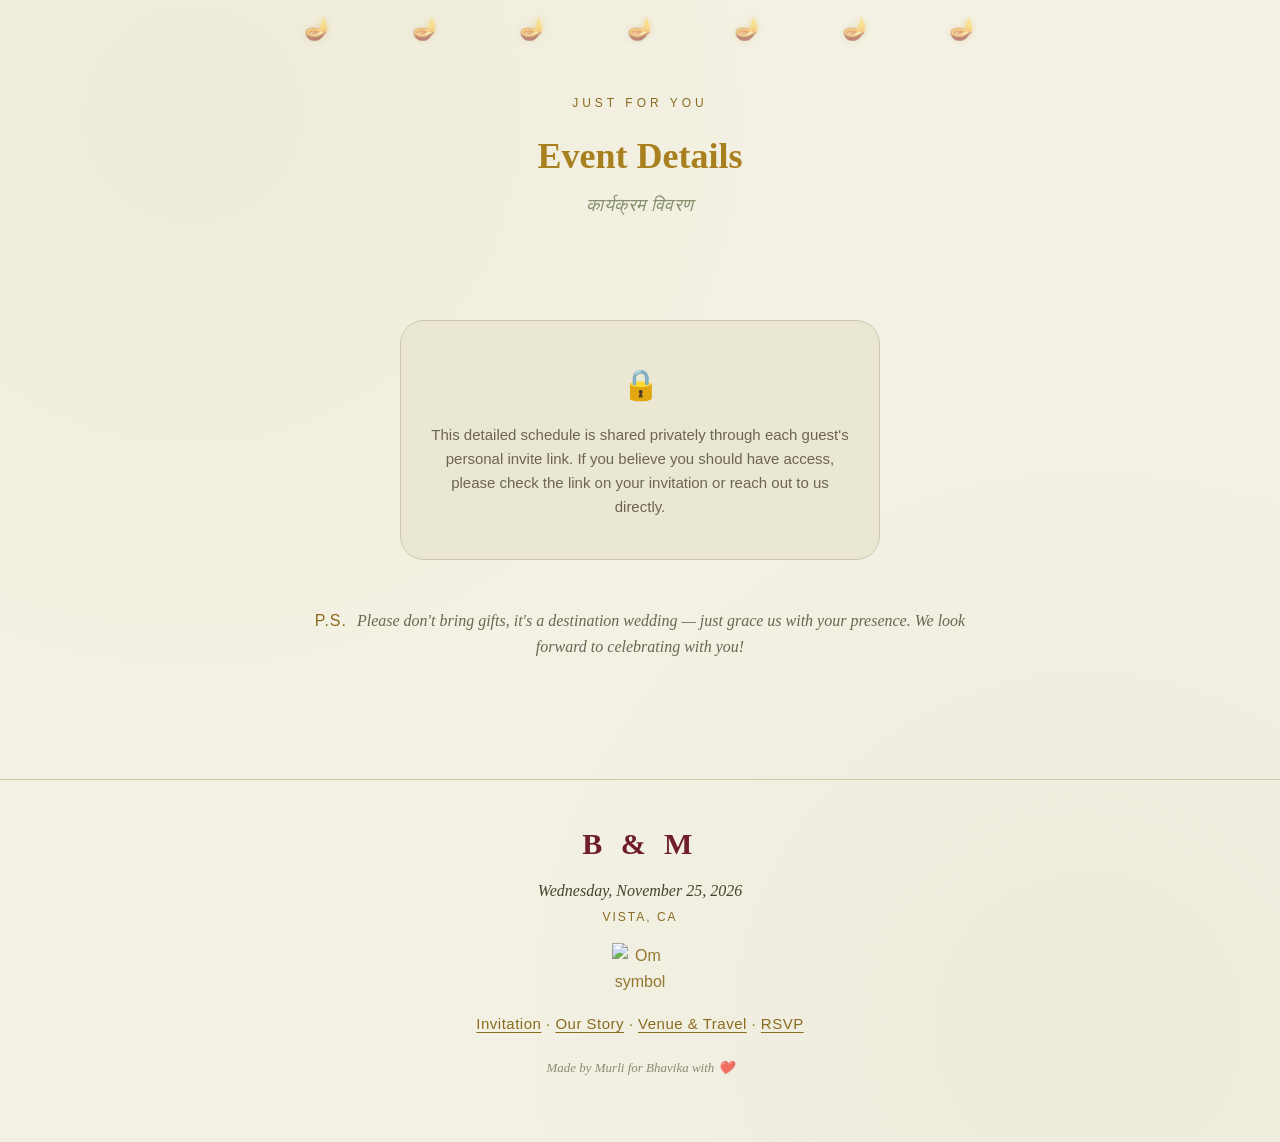
==== events.html @ 73673604 "Add files via upload" ====
<!DOCTYPE html>
<html lang="en">
<head>
<meta charset="UTF-8">
<meta name="viewport" content="width=device-width, initial-scale=1.0">
<meta name="robots" content="noindex, nofollow">
<meta http-equiv="Content-Security-Policy" content="default-src 'self'; style-src 'self' https://fonts.googleapis.com; font-src https://fonts.gstatic.com; script-src 'self'; connect-src 'self' https://script.google.com; img-src 'self'; frame-ancestors 'none';">
<title>Bhavika & Murli · Event Details</title>
<meta name="description" content="Detailed event schedule for Bhavika and Murli's wedding.">
<link rel="preconnect" href="https://fonts.googleapis.com">
<link rel="preconnect" href="https://fonts.gstatic.com" crossorigin>
<link href="https://fonts.googleapis.com/css2?family=Cormorant+Garamond:wght@500;600;700&family=Great+Vibes&family=Noto+Serif+Devanagari:wght@400;500;600;700&family=Poppins:wght@300;400;500&display=swap" rel="stylesheet">
<link rel="stylesheet" href="style.css">
</head>
<body>
<!-- comment> "file:///C:/Users/murli/Downloads/site-files%20-%20Copy/events.html?access=all"
</comment> -->

<div class="twinkle-diyas" aria-hidden="true">
  <div class="twinkle-inner">
    <span class="diya">🪔</span>
    <span class="diya">🪔</span>
    <span class="diya">🪔</span>
    <span class="diya">🪔</span>
    <span class="diya">🪔</span>
    <span class="diya">🪔</span>
    <span class="diya">🪔</span>
  </div>
</div>

<main>

  <section class="story-page-header">
    <p class="section-eyebrow">Just for You</p>
    <h1 class="section-title" style="margin-bottom:8px;">Event Details <span class="dev">कार्यक्रम विवरण</span></h1>
  </section>

  <!-- Shown when there's no valid access code in the URL -->
  <div id="access-locked" class="access-locked" hidden>
    <span class="lock-icon">🔒</span>
    <p>This detailed schedule is shared privately through each guest's personal invite link. If you believe you should have access, please check the link on your invitation or reach out to us directly.</p>
  </div>

  <!-- Event sections: shown/hidden by script.js based on ?access= in the URL -->
  <div id="events-wrap">

    <div class="event-detail" id="event-haldi" data-tier="all" hidden>
      <p class="event-detail-title">Haldi</p>
      <p class="event-detail-when">Tuesday, November 24 · 2:00 PM · 29314 Twin Oaks Valley Rd, Vista, CA</p>
      <p class="event-detail-desc">An intimate, joyful ceremony where family applies turmeric paste to the couple as a blessing for health and radiance ahead of the wedding. It's playful, a little messy, and close-knit — mostly family and close friends. Expect music, laughter, and turmeric that gets everywhere.</p>
      <div class="outfit-box">
        <p class="outfit-title">Suggested Attire</p>
        <p>Comfortable, casual Indian wear in yellow, mustard, or marigold-orange tones. Wear something you don't mind staining — turmeric doesn't wash out easily. Flat, comfortable footwear recommended.</p>
      </div>
    </div>

    <div class="event-detail" id="event-sangeet" data-tier="all,sangeet" hidden>
      <p class="event-detail-title">Sangeet Night</p>
      <p class="event-detail-when">Tuesday, November 24 · 6:00 PM · 29314 Twin Oaks Valley Rd, Vista, CA</p>
      <p class="event-detail-desc">This is a full-on party — dinner, performances, a DJ, and dancing well into the night. Come with energy to spare; there will very likely be a dance floor moment expected of you.</p>
      <div class="outfit-box">
        <p class="outfit-title">Suggested Attire</p>
        <p>Vibrant, party-ready Indo-western or fusion wear — think sequins, shimmer, and jewel tones like fuchsia, royal blue, or emerald. Prioritize something you can actually dance in: skip floor-length gowns or delicate sarees that restrict movement, and choose flats or block heels over stilettos.</p>
      </div>
    </div>

    <div class="event-detail" id="event-wedding" data-tier="all,sangeet,wedding" hidden>
      <p class="event-detail-title">Baraat &amp; Wedding Ceremony</p>
      <p class="event-detail-when">Wednesday, November 25 · 2:00 PM · 29314 Twin Oaks Valley Rd, Vista, CA</p>
      <p class="event-detail-desc">The main event. The groom arrives in a festive baraat procession with music and dancing, followed by the traditional wedding ceremony and rites, and the reception celebration afterward.</p>
      <div class="outfit-box">
        <p class="outfit-title">Suggested Attire</p>
        <p>Traditional, formal Indian attire — lehenga, saree, or Anarkali for women; sherwani, bandhgala, or kurta with churidar for men. Rich, festive colors are welcome (red, maroon, gold, emerald, royal blue); traditionally, all-white or all-black are avoided at Hindu ceremonies. The baraat involves some walking and dancing outdoors, so comfortable shoes are worth it.</p>
      </div>
    </div>

  </div>

  <section class="closing" id="events-rsvp-cta" hidden>
    <p>We can't wait to celebrate with you.</p>
    <a class="cta cta-outline" href="RSVP.html">RSVP Now</a>
  </section>

  <section class="ps-note">
    <p><span class="ps-label">P.S.</span> Please don't bring gifts, it's a destination wedding — just grace us with your presence. We look forward to celebrating with you!</p>
  </section>

</main>

<footer>
  <p class="footer-mark">B &amp; M</p>
  <div class="footer-meta">
    <p class="footer-date">Wednesday, November 25, 2026</p>
    <p class="footer-location">Vista, CA</p>
  </div>
  <img class="footer-om" src="images/om-icon.png" alt="Om symbol">
  <p class="footer-links"><a href="index.html">Invitation</a> &middot; <a href="story.html">Our Story</a> &middot; <a href="venue.html">Venue &amp; Travel</a> &middot; <a href="RSVP.html">RSVP</a></p>
  <p class="footer-credit">Made by Murli for Bhavika with ❤️</p>
</footer>

<script src="script.js"></script>
</body>
</html>
---- style.css ----
/* ============================================
   Design tokens — off-white / sage with gold accents
   ============================================ */
:root {
  --bg:           #F3F1E3;  /* off-white, leaning sage */
  --panel:        #EAE7D3;  /* card / panel background */
  --panel-deep:   #E1DEC5;  /* slightly deeper panel (inputs) */
  --line:         #CFC9A9;  /* borders */
  --gold:         #A9801F;  /* primary gold — headings, accents */
  --gold-bright:  #C79A3A;  /* hover / brighter gold */
  --gold-deep:    #8A6A1E;  /* small gold text needing more contrast */
  --ink:          #46422C;  /* primary body/heading text */
  --ink-soft:     #6B6650;  /* secondary text */
  --sage:         #7C8560;  /* sage accent for dividers */
  --ember:        #C06B36;  /* diya flame */

  --font-display: 'Cormorant Garamond', serif;
  --font-body: 'Poppins', sans-serif;

  --max-width: 720px;
}

* { box-sizing: border-box; }

html { scroll-behavior: smooth; }

body {
  margin: 0;
  background: var(--bg);
  background-image:
    radial-gradient(circle at 15% 10%, rgba(169,128,31,0.05), transparent 40%),
    radial-gradient(circle at 85% 90%, rgba(124,133,96,0.06), transparent 40%);
  color: var(--ink);
  font-family: var(--font-body);
  font-weight: 300;
  line-height: 1.6;
  -webkit-font-smoothing: antialiased;
}

@media (prefers-reduced-motion: reduce) {
  * { animation-duration: 0.001ms !important; animation-iteration-count: 1 !important; transition-duration: 0.001ms !important; }
}

a { color: inherit; }

/* ============================================
   Twinkling diyas (decorative top strip)
   ============================================ */
.twinkle-diyas {
  /* full-bleed container that anchors an inner strip to the site's max width */
  width: 100%;
  display: block;
  padding: 18px 0 6px;
  /* space between diyas and the page content/card below */
  margin-bottom: clamp(12px, 3vw, 40px);
}

/* inner strip is constrained to the page max width and aligns with the main/card */
.twinkle-diyas .twinkle-inner {
  display: flex;
  align-items: center;
  padding: 0 24px;
  width: min(100%, var(--max-width));
  margin: 0 auto;
  gap: clamp(8px, 2.2vw, 40px);
  justify-content: center; /* default for narrow screens */
}
/* Spread diyas more on medium and large viewports */
@media (min-width: 560px) and (max-width: 979px) {
  .twinkle-diyas .twinkle-inner { justify-content: space-evenly; gap: clamp(12px, 2.4vw, 48px); padding: 0 16px; }
}
@media (min-width: 980px) {
  .twinkle-diyas .twinkle-inner { justify-content: space-between; gap: clamp(16px, 1.8vw, 56px); padding: 0 24px; }
}
.twinkle-diyas .diya {
  font-size: 22px;
  line-height: 1;
  opacity: 0.5;
  filter: drop-shadow(0 0 3px rgba(169,128,31,0.35));
  animation: twinkle 3.4s ease-in-out infinite;
}
.twinkle-diyas .diya:nth-child(1) { animation-delay: 0s; }
.twinkle-diyas .diya:nth-child(2) { animation-delay: 0.5s; }
.twinkle-diyas .diya:nth-child(3) { animation-delay: 1s; }
.twinkle-diyas .diya:nth-child(4) { animation-delay: 1.5s; }
.twinkle-diyas .diya:nth-child(5) { animation-delay: 0.8s; }
.twinkle-diyas .diya:nth-child(6) { animation-delay: 2s; }
.twinkle-diyas .diya:nth-child(7) { animation-delay: 1.2s; }

@keyframes twinkle {
  0%, 100% { opacity: 0.35; transform: scale(0.92); }
  50% { opacity: 1; transform: scale(1.1); }
}

/* ============================================
   Hero / Arch card
   ============================================ */
main { max-width: var(--max-width); margin: 0 auto; padding: 0 24px 60px; }

html { scroll-snap-type: y proximity; }

.hero {
  display: flex;
  justify-content: center;
  align-items: center;
  padding-top: 10px;
  padding-bottom: 40px;
  min-height: auto; /* allow the card to size naturally so scaled content isn't clipped */
  scroll-snap-align: start;
}

.arch-card {
  position: relative;
  width: 100%;
  max-width: 560px;
  background: var(--panel);
  border: 1px solid var(--line);
  border-radius: 260px 260px 24px 24px;
  padding: 72px 40px 48px;
  text-align: center;
  box-shadow: 0 30px 60px rgba(70,66,44,0.12);
  margin: 0 auto; /* ensure card centers when not inside a flex container */
}

/* Invitation-card variant — used for the homepage hero only */
.arch-card.card-invitation {
  border-radius: 18px;
  border: 1px solid var(--gold);
  /* responsive padding: reduce on small screens but allow expansion on large */
  padding: clamp(28px, 4.5vw, 56px) clamp(18px, 3.5vw, 36px) clamp(20px, 4vw, 44px);
  box-shadow: 0 24px 50px rgba(70,66,44,0.14);
  max-width: 680px;
  margin: 0 auto;
}
.arch-card.card-invitation::before {
  content: '';
  position: absolute;
  inset: 10px;
  border: 1px solid var(--line);
  border-radius: 12px;
  pointer-events: none;
}
.card-accent {
  position: absolute;
  width: 46px;
  height: auto;
  opacity: 0.85;
  z-index: 1;
}
.card-accent.top-left { top: 20px; left: 20px; transform: scaleX(-1) rotate(-8deg); }
.card-accent.top-right { top: 20px; right: 20px; transform: rotate(-8deg); }

.arch-card .crest {

  width: 54px;
  height: auto;
  margin-bottom: 18px;
  filter: drop-shadow(0 1px 1px rgba(70,66,44,0.15));
}

.eyebrow {
  font-family: var(--font-body);
  font-size: 12px;
  letter-spacing: 4px;
  text-transform: uppercase;
  color: var(--gold-deep);
  margin: 0 0 28px;
}

.names {
  display: flex;
  justify-content: center;
  align-items: center;
  gap: 0.35em;
  flex-wrap: nowrap;
  font-family: 'Cormorant Garamond', serif;
  font-weight: 700;
  margin: 0;
  line-height: 1.1;
}
.names.small { font-size: clamp(34px, 7vw, 46px); letter-spacing: 0.12em; }
.names .name-group {
  display: flex;
  flex-direction: column;
  align-items: center;
  min-width: 0;
}
.names .name {
  display: inline-block;
  font-size: clamp(32px, 6.8vw, 50px);
  letter-spacing: 0.14em;
  text-transform: uppercase;
  color: #6f1d2b;
}
.names .name-details {
  margin-top: 6px;
  font-size: clamp(11px, 1.9vw, 14px);
  font-weight: 600;
  letter-spacing: 0.04em;
  text-transform: none;
  color: #7a2a35;
  line-height: 1.35;
}
.names .amp {
  display: inline-block;
  font-family: 'Alex Brush', cursive;
  font-style: normal;
  font-weight: 600;
  font-size: 0.85em;
  letter-spacing: 0;
  color: var(--gold);
  margin: 0 0.16em;
}

@media (max-width: 480px) {
  .names {
    flex-direction: column;
    align-items: center;
    gap: 0.35rem;
  }

  .names .amp {
    display: inline-block;
    margin: 0.15rem 0;
  }

  .names .name {
    font-size: clamp(28px, 8vw, 38px);
  }

  .names .name-details {
    font-size: clamp(10px, 3vw, 12px);
    margin-top: 4px;
  }
}

.tagline {
  font-family: var(--font-display);
  font-style: italic;
  font-size: 20px;
  color: var(--ink);
  margin: 30px 0;
}

.details { margin: 32px 0 8px; }
.details .venue { margin: 0 0 6px; font-weight: 400; color: var(--ink); }
.details .date { margin: 0; color: var(--gold-deep); font-weight: 500; letter-spacing: 0.5px; }

.cta {
  display: inline-block;
  margin-top: 32px;
  padding: 14px 44px;
  background: var(--gold);
  color: #FBF9F0;
  font-family: var(--font-body);
  font-weight: 500;
  font-size: 14px;
  letter-spacing: 2px;
  text-transform: uppercase;
  text-decoration: none;
  border-radius: 999px;
  transition: transform 0.2s ease, background 0.2s ease;
}
.cta:hover { background: var(--gold-bright); transform: translateY(-2px); }
.cta:focus-visible { outline: 2px solid var(--gold-bright); outline-offset: 3px; }

.cta-outline {
  background: transparent;
  border: 1px solid var(--gold);
  color: var(--gold-deep);
}
.cta-outline:hover { background: var(--gold); color: #FBF9F0; }

/* Helper: scale visual size by 25% for selected blocks (homepage use) */
.scale-125 {
  transform: scale(1.25);
  transform-origin: top center;
  display: block;
  will-change: transform;
}

/* Larger padding variant for the invitation card to simulate a 1.25× visual increase
   without using transforms (so document flow grows and following content isn't overlapped) */
.arch-card.card-invitation.enlarge-above {
  padding: calc(1.25 * clamp(28px, 4.5vw, 56px)) calc(1.25 * clamp(18px, 3.5vw, 36px)) calc(1.25 * clamp(20px, 4vw, 44px));
}

/* ============================================
   Countdown
   ============================================ */
.countdown-section { text-align: center; padding: 56px 0 20px; }

.section-eyebrow {
  font-size: 12px;
  letter-spacing: 4px;
  text-transform: uppercase;
  color: var(--gold-deep);
  margin: 0 0 14px;
}

.section-title {
  font-family: var(--font-display);
  font-size: clamp(28px, 5vw, 36px);
  color: var(--gold);
  margin: 0 0 40px;
  font-weight: 600;
}
.section-title { display: flex; flex-direction: column; align-items: center; }
.section-title .dev {
  display: block;
  font-family: var(--font-display);
  font-style: italic;
  font-weight: 500;
  font-size: 0.5em;
  color: var(--sage);
  letter-spacing: 0.5px;
  margin: 6px 0 0;
  opacity: 0.9;
}

.countdown { display: flex; justify-content: center; gap: 18px; flex-wrap: wrap; }
.count-block {
  background: var(--panel);
  border: 1px solid var(--line);
  border-radius: 16px;
  padding: 18px 20px;
  min-width: 84px;
}
.count-block .num {
  display: block;
  font-family: var(--font-display);
  font-size: 34px;
  font-weight: 600;
  color: var(--gold);
}
.count-block .label {
  display: block;
  font-size: 11px;
  letter-spacing: 2px;
  text-transform: uppercase;
  color: var(--ink-soft);
  margin-top: 4px;
}

/* ============================================
   Story teaser (home page)
   ============================================ */
.story-teaser { padding: 20px 0 64px; text-align: center; }
.story-teaser-grid {
  display: flex;
  flex-direction: column;
  align-items: center;
  gap: 24px;
}
.story-photo {
  width: 100%;
  max-width: 340px;
  aspect-ratio: 4 / 5;
  border-radius: 20px;
  overflow: hidden;
}
.story-teaser p.story-copy { max-width: 480px; margin: 0 auto; font-size: 15px; color: var(--ink-soft); }

/* Placeholder photo box — swap for a real <img> once photos are added */
.photo-placeholder {
  width: 100%;
  height: 100%;
  display: flex;
  flex-direction: column;
  align-items: center;
  justify-content: center;
  gap: 8px;
  background: var(--panel);
  border: 1px dashed var(--line);
  color: var(--ink-soft);
  font-size: 13px;
  text-align: center;
  padding: 16px;
}
.photo-placeholder .icon { font-size: 28px; opacity: 0.6; }
.story-image {
  width: 100%;
  height: 100%;
  object-fit: cover;
  display: block;
}

/* ============================================
   Schedule
   ============================================ */
.schedule { padding: 64px 0; text-align: center; }

.event-list {
  list-style: none;
  margin: 0 auto;
  padding: 0;
  max-width: 480px;
  text-align: left;
  border-left: 1px solid var(--line);
}

.event {
  position: relative;
  padding: 4px 0 36px 32px;
}
.event:last-child { padding-bottom: 4px; }

.event-mark {
  position: absolute;
  left: -6px;
  top: 6px;
  width: 11px;
  height: 11px;
  border-radius: 50%;
  background: var(--gold);
  box-shadow: 0 0 0 4px var(--bg);
}

.event-name {
  font-family: var(--font-display);
  font-size: 24px;
  font-weight: 600;
  color: var(--gold);
  margin: 0 0 4px;
}
.event-when { margin: 0; color: var(--gold-deep); font-size: 14px; letter-spacing: 0.5px; }
.event-where { margin: 4px 0 8px; font-size: 14px; color: var(--ink); opacity: 0.9; }
.event-note { margin: 0; font-size: 14px; color: var(--ink-soft); }

/* ============================================
   Travel / info grids (reused on venue + events pages)
   ============================================ */
.travel { padding: 20px 0 64px; text-align: center; }

.travel-grid {
  display: grid;
  grid-template-columns: repeat(auto-fit, minmax(180px, 1fr));
  gap: 20px;
  text-align: left;
}
.travel-card {
  background: var(--panel);
  border: 1px solid var(--line);
  border-radius: 18px;
  padding: 24px;
}
.travel-title {
  font-family: var(--font-display);
  font-size: 19px;
  font-weight: 600;
  color: var(--gold);
  margin: 0 0 10px;
}
.travel-card p:last-child { margin: 0; font-size: 14px; color: var(--ink-soft); }

.venue-link { display: block; margin: 28px auto 0; width: fit-content; }

/* ============================================
   Closing / PS
   ============================================ */
.closing { text-align: center; padding: 40px 0 20px; }
.closing p { font-family: var(--font-display); font-style: italic; font-size: 22px; color: var(--ink); margin: 0 0 8px; }

.ps-note { text-align: center; padding: 8px 0 40px; }
.ps-note p {
  font-family: var(--font-display);
  font-style: italic;
  font-size: 16px;
  color: var(--ink-soft);
  margin: 0;
}
.ps-label {
  font-family: var(--font-body);
  font-style: normal;
  font-weight: 500;
  letter-spacing: 1px;
  color: var(--gold-deep);
  margin-right: 6px;
}

/* ============================================
   Footer
   ============================================ */
footer {
  text-align: center;
  padding: 40px 24px 50px;
  color: var(--gold-deep);
  border-top: 1px solid var(--line);
  margin-top: 20px;
}

.footer-mark {
  font-family: 'Cormorant Garamond', serif;
  font-weight: 600;
  font-size: 30px;
  letter-spacing: 0.18em;
  text-transform: uppercase;
  color: #6f1d2b;
  margin: 0 0 10px;
}
.footer-initials { display: inline-block; }
.footer-amp {
  display: inline-block;
  font-family: 'Alex Brush', cursive;
  font-size: 0.9em;
  color: var(--gold);
  margin: 0 0.18em;
}
.footer-meta { margin: 0 0 16px; }
.footer-meta .footer-date { font-family: var(--font-display); font-style: italic; font-size: 16px; color: var(--ink); margin: 0; }
.footer-meta .footer-location { font-size: 12px; letter-spacing: 2px; text-transform: uppercase; color: var(--gold-deep); margin: 4px 0 0; }

.footer-om { width: 56px; height: auto; margin: 6px auto 18px; display: block; opacity: 0.9; }

.footer-links {
  font-size: 15px;
  font-weight: 500;
  letter-spacing: 0.5px;
  margin-top: 6px;
}
.footer-links a { text-decoration: underline; text-underline-offset: 3px; color: var(--gold-deep); }
.footer-links a:hover { color: var(--gold); }

.footer-credit {
  font-family: var(--font-display);
  font-style: italic;
  font-size: 13px;
  color: var(--ink-soft);
  opacity: 0.75;
  margin-top: 22px;
}

/* ============================================
   RSVP form
   ============================================ */
.rsvp-main { padding-top: 10px; }
.rsvp-card { max-width: 520px; padding: 60px 36px 44px; border-radius: 220px 220px 24px 24px; }

.rsvp-form { text-align: left; margin-top: 24px; display: flex; flex-direction: column; gap: 6px; }

.rsvp-form label {
  font-size: 12px;
  letter-spacing: 1.5px;
  text-transform: uppercase;
  color: var(--gold-deep);
  margin: 18px 0 6px;
}
.rsvp-form label:first-of-type { margin-top: 0; }

.rsvp-form input[type="text"],
.rsvp-form select,
.rsvp-form textarea {
  width: 100%;
  padding: 12px 14px;
  background: #FBF9F0;
  border: 1px solid var(--line);
  border-radius: 10px;
  color: var(--ink);
  font-family: var(--font-body);
  font-size: 15px;
  font-weight: 300;
}
.rsvp-form input::placeholder,
.rsvp-form textarea::placeholder {
  color: rgba(70,66,44,0.45);
  opacity: 1; /* ensure consistent placeholder visibility across browsers */
}
.rsvp-form input[type="text"]:focus,
.rsvp-form select:focus,
.rsvp-form textarea:focus {
  outline: none;
  border-color: var(--gold);
}
.rsvp-form textarea { resize: vertical; }

.attend-fieldset { border: none; padding: 0; margin: 18px 0 0; }
.attend-fieldset legend {
  font-size: 12px;
  letter-spacing: 1.5px;
  text-transform: uppercase;
  color: var(--gold-deep);
  margin-bottom: 10px;
  padding: 0;
}

.radio-row { display: flex; gap: 12px; flex-wrap: wrap; }
.radio-pill {
  flex: 1;
  min-width: 140px;
  display: flex;
  align-items: center;
  justify-content: center;
  gap: 8px;
  padding: 12px 14px;
  border: 1px solid var(--line);
  border-radius: 999px;
  cursor: pointer;
  font-size: 13px;
  transition: border-color 0.2s ease, background 0.2s ease;
}
.radio-pill:has(input:checked) {
  border-color: var(--gold);
  background: rgba(169,128,31,0.1);
  color: var(--gold-deep);
}
.radio-pill input { accent-color: var(--gold); }

.checkbox-col { display: flex; flex-direction: column; gap: 10px; margin-top: 4px; }
.checkbox-row { display: flex; align-items: center; gap: 10px; font-size: 14px; text-transform: none; letter-spacing: 0; color: var(--ink); }
.checkbox-row input { accent-color: var(--gold); width: 16px; height: 16px; }

.submit-btn { width: 100%; margin-top: 30px; border: none; cursor: pointer; }

.form-status {
  text-align: center;
  margin-top: 14px;
  font-size: 14px;
  min-height: 20px;
  color: var(--gold-deep);
}
.form-status.error { color: #B24B32; }

.hp-field {
  position: absolute;
  left: -9999px;
  top: -9999px;
  height: 0;
  overflow: hidden;
}

/* ============================================
   Our Story page
   ============================================ */
.story-page-header { text-align: center; padding: 10px 0 20px; }
.story-page-header p.story-intro { max-width: 520px; margin: 20px auto 0; color: var(--ink-soft); font-size: 15px; }

/* Make the story intro stand out similar to the Hindi subheading */
.story-intro {
  font-family: var(--font-display);
  font-style: italic;
  font-weight: 500;
  font-size: 16px;
  color: var(--sage);
  letter-spacing: 0.6px;
  text-align: center;
  margin: 18px auto 28px;
  max-width: 720px;
  opacity: 0.95;
}

.story-gallery {
  display: grid;
  grid-template-columns: repeat(auto-fit, minmax(280px, 1fr));
  gap: 14px;
  margin: 36px 0 8px;
}
.story-gallery .story-photo { aspect-ratio: unset; max-width: none; height: 100%; overflow: hidden; }

/* Larger screens: force a 4-column collage and vary photo spans for an unequal, side-by-side layout */
@media (min-width: 980px) {
  .story-gallery {
    grid-template-columns: repeat(4, 1fr);
    grid-auto-rows: 280px; /* base row height (double previous base) */
    gap: 16px;
  }
  .story-gallery .story-photo { height: 100%; }
  /* Collage arrangement (adjust spans to create unequal sizes) */
  .story-gallery .story-photo:nth-child(1) { grid-column: 1 / span 2; grid-row: 1 / span 2; }
  .story-gallery .story-photo:nth-child(2) { grid-column: 3 / span 2; grid-row: 1 / span 1; }
  .story-gallery .story-photo:nth-child(3) { grid-column: 3 / span 1; grid-row: 2 / span 1; }
  .story-gallery .story-photo:nth-child(4) { grid-column: 4 / span 1; grid-row: 2 / span 1; }
}

/* Ensure images fill their grid cells */
.story-gallery .story-photo .story-image,
.story-gallery .story-photo .photo-placeholder {
  width: 100%;
  height: 100%;
  object-fit: cover;
  display: block;
}

.story-chapters { margin-top: 20px; }
.story-chapter {
  display: grid;
  grid-template-columns: 1fr;
  gap: 20px;
  align-items: center;
  padding: 32px 0;
  border-top: 1px solid var(--line);
}
.story-chapter:first-child { border-top: none; }
@media (min-width: 620px) {
  .story-chapter { grid-template-columns: 1fr 1.2fr; text-align: left; }
  .story-chapter.reverse { grid-template-columns: 1.2fr 1fr; }
  .story-chapter.reverse .story-photo { order: 2; }
}

/* Timeline images: preserve original aspect ratio, avoid cropping, and limit height
   so images never expand to match long text columns. */
.story-chapter .story-photo {
  max-width: none;
  margin: 0 auto;
  display: flex;
  align-items: center;
  justify-content: center;
  border-radius: 20px; /* consistent rounded corners */
  overflow: hidden; /* keep rounded corners visually consistent */
  width: 100%;
  max-width: 420px; /* limit photo width so tall images can shrink instead of being cropped */
  max-height: 360px; /* prevent photos from matching long text height */
  background: var(--panel);
}
.story-chapter .story-photo .story-image,
.story-chapter .story-photo .photo-placeholder {
  width: auto;           /* allow width to shrink to preserve aspect ratio */
  max-width: 100%;
  height: auto;
  max-height: 360px;    /* constrain height without cropping */
  object-fit: contain;
  display: block;
}
.story-chapter-title {
  font-family: var(--font-display);
  font-size: 26px;
  font-weight: 600;
  color: var(--gold);
  margin: 0 0 10px;
}
.story-chapter p { color: var(--ink-soft); font-size: 15px; margin: 0; }

/* ============================================
   Detailed Events page (access-gated)
   ============================================ */
.access-locked {
  text-align: center;
  max-width: 480px;
  margin: 40px auto;
  padding: 40px 30px;
  background: var(--panel);
  border: 1px solid var(--line);
  border-radius: 24px;
}
.access-locked p { color: var(--ink-soft); font-size: 15px; margin: 0 0 0; }
.access-locked .lock-icon { font-size: 30px; margin-bottom: 14px; display: block; }

.event-detail {
  text-align: left;
  background: var(--panel);
  border: 1px solid var(--line);
  border-radius: 24px;
  padding: 32px 30px;
  margin-bottom: 24px;
}
.event-detail[hidden] { display: none; }
.event-detail-title {
  font-family: var(--font-display);
  font-size: 28px;
  font-weight: 600;
  color: var(--gold);
  margin: 0 0 4px;
}
.event-detail-when { color: var(--gold-deep); font-size: 14px; margin: 0 0 20px; }
.event-detail p.event-detail-desc { color: var(--ink); font-size: 15px; margin: 0 0 20px; }

.outfit-box {
  background: #FBF9F0;
  border: 1px solid var(--line);
  border-radius: 16px;
  padding: 18px 20px;
}
.outfit-box .outfit-title {
  font-size: 12px;
  letter-spacing: 1.5px;
  text-transform: uppercase;
  color: var(--gold-deep);
  margin: 0 0 8px;
}
.outfit-box p { margin: 0; font-size: 14px; color: var(--ink-soft); }

/* ============================================
   Responsive
   ============================================ */
@media (max-width: 560px) {
  .arch-card { padding: 32px 18px 28px; border-radius: 160px 160px 20px 20px; }
  .rsvp-card { border-radius: 140px 140px 20px 20px; }
  .countdown { gap: 10px; }
  .count-block { min-width: 68px; padding: 14px 10px; }
  .count-block .num { font-size: 26px; }
}
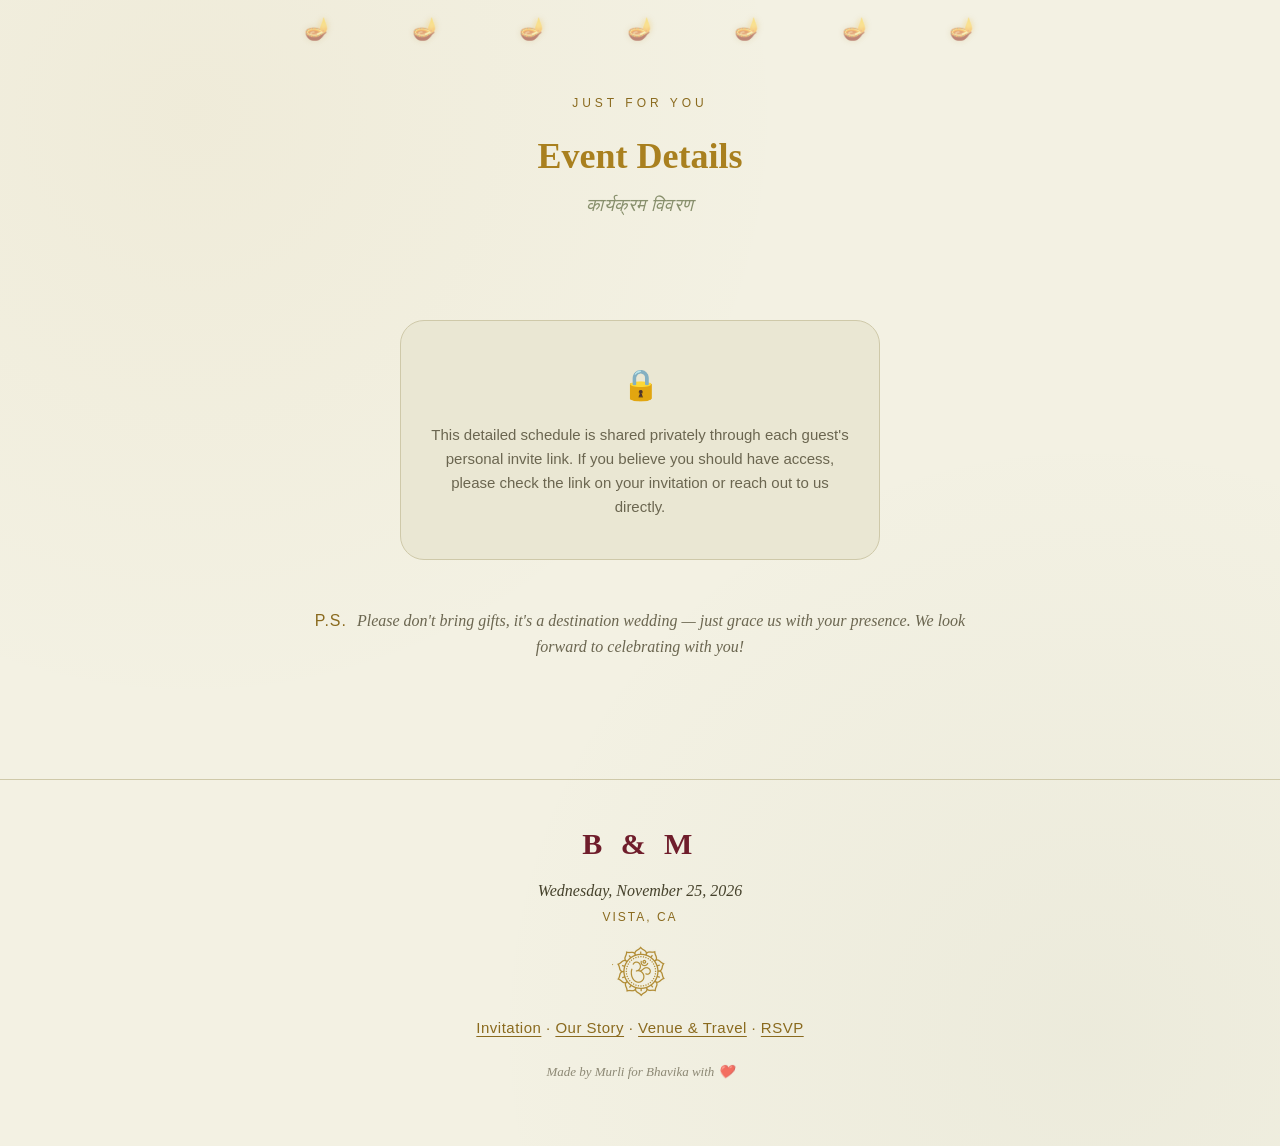
==== commit 4c54421c: "Refine suggested attire descriptions for events" ====
--- a/events.html
+++ b/events.html
@@ -50,7 +50,7 @@
       <p class="event-detail-desc">An intimate, joyful ceremony where family applies turmeric paste to the couple as a blessing for health and radiance ahead of the wedding. It's playful, a little messy, and close-knit — mostly family and close friends. Expect music, laughter, and turmeric that gets everywhere.</p>
       <div class="outfit-box">
         <p class="outfit-title">Suggested Attire</p>
-        <p>Comfortable, casual Indian wear in yellow, mustard, or marigold-orange tones. Wear something you don't mind staining — turmeric doesn't wash out easily. Flat, comfortable footwear recommended.</p>
+        <p>Indian wear in yellow, mustard, or marigold-orange, or any pastel shade. </p>
       </div>
     </div>
 
@@ -60,7 +60,7 @@
       <p class="event-detail-desc">This is a full-on party — dinner, performances, a DJ, and dancing well into the night. Come with energy to spare; there will very likely be a dance floor moment expected of you.</p>
       <div class="outfit-box">
         <p class="outfit-title">Suggested Attire</p>
-        <p>Vibrant, party-ready Indo-western or fusion wear — think sequins, shimmer, and jewel tones like fuchsia, royal blue, or emerald. Prioritize something you can actually dance in: skip floor-length gowns or delicate sarees that restrict movement, and choose flats or block heels over stilettos.</p>
+        <p>Vibrant, party-ready Indo-western wear or a fusion outfit, prioritizing something you can dance in with flats or block heels.</p>
       </div>
     </div>
 
@@ -70,7 +70,7 @@
       <p class="event-detail-desc">The main event. The groom arrives in a festive baraat procession with music and dancing, followed by the traditional wedding ceremony and rites, and the reception celebration afterward.</p>
       <div class="outfit-box">
         <p class="outfit-title">Suggested Attire</p>
-        <p>Traditional, formal Indian attire — lehenga, saree, or Anarkali for women; sherwani, bandhgala, or kurta with churidar for men. Rich, festive colors are welcome (red, maroon, gold, emerald, royal blue); traditionally, all-white or all-black are avoided at Hindu ceremonies. The baraat involves some walking and dancing outdoors, so comfortable shoes are worth it.</p>
+        <p>Traditional, formal Indian attire in rich festive colors (red, maroon, gold, emerald, royal blue) with comfortable shoes for outdoor walking and dancing.</p>
       </div>
     </div>
 
--- a/style.css
+++ b/style.css
@@ -128,7 +128,7 @@
   border: 1px solid var(--gold);
   /* responsive padding: reduce on small screens but allow expansion on large */
   padding: clamp(28px, 4.5vw, 56px) clamp(18px, 3.5vw, 36px) clamp(20px, 4vw, 44px);
-  box-shadow: 0 24px 50px rgba(70,66,44,0.14);
+  box-shadow: 0 24px 50px rgba(70,66,44,0.14), 0 8px 24px rgba(169,128,31,0.15);
   max-width: 680px;
   margin: 0 auto;
 }
@@ -194,7 +194,7 @@
 }
 .names .name-details {
   margin-top: 6px;
-  font-size: clamp(11px, 1.9vw, 14px);
+  font-size: clamp(13.2px, 2.28vw, 16.8px);
   font-weight: 600;
   letter-spacing: 0.04em;
   text-transform: none;
@@ -237,7 +237,7 @@
 .tagline {
   font-family: var(--font-display);
   font-style: italic;
-  font-size: 20px;
+  font-size: clamp(14px, 2.2vw, 18px);
   color: var(--ink);
   margin: 30px 0;
 }
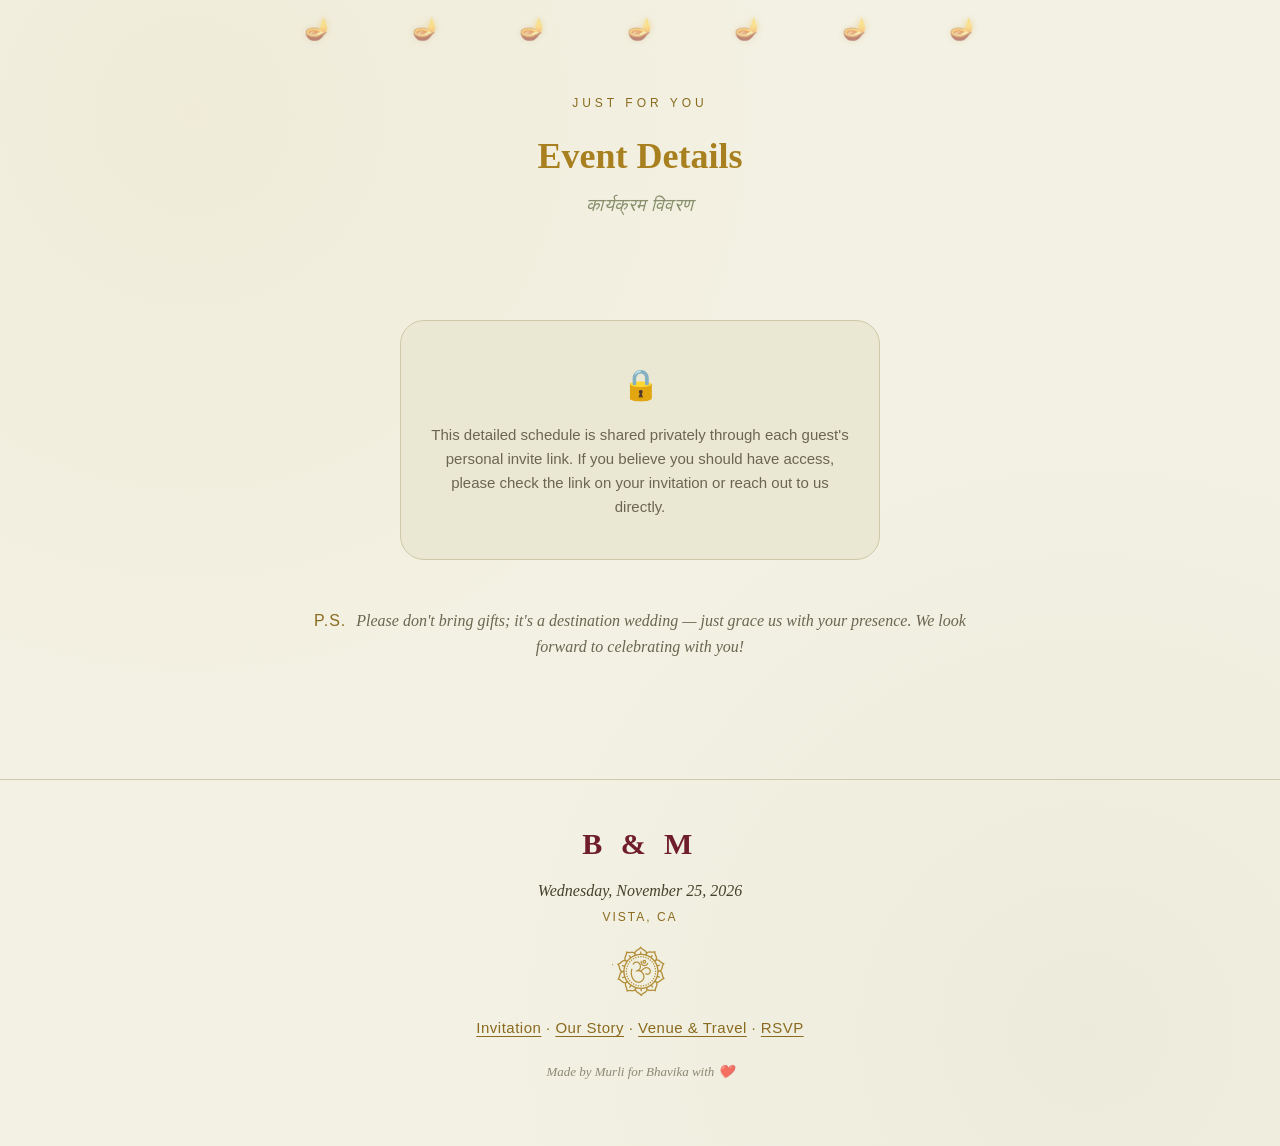
==== commit 5859d24b: "Update event details and add venue information Removed location details from event timings and added" ====
--- a/events.html
+++ b/events.html
@@ -46,7 +46,7 @@
 
     <div class="event-detail" id="event-haldi" data-tier="all" hidden>
       <p class="event-detail-title">Haldi</p>
-      <p class="event-detail-when">Tuesday, November 24 · 2:00 PM · 29314 Twin Oaks Valley Rd, Vista, CA</p>
+      <p class="event-detail-when">Tuesday, November 24 · 2:00 PM</p>
       <p class="event-detail-desc">An intimate, joyful ceremony where family applies turmeric paste to the couple as a blessing for health and radiance ahead of the wedding. It's playful, a little messy, and close-knit — mostly family and close friends. Expect music, laughter, and turmeric that gets everywhere.</p>
       <div class="outfit-box">
         <p class="outfit-title">Suggested Attire</p>
@@ -56,7 +56,7 @@
 
     <div class="event-detail" id="event-sangeet" data-tier="all,sangeet" hidden>
       <p class="event-detail-title">Sangeet Night</p>
-      <p class="event-detail-when">Tuesday, November 24 · 6:00 PM · 29314 Twin Oaks Valley Rd, Vista, CA</p>
+      <p class="event-detail-when">Tuesday, November 24 · 6:00 PM</p>
       <p class="event-detail-desc">This is a full-on party — dinner, performances, a DJ, and dancing well into the night. Come with energy to spare; there will very likely be a dance floor moment expected of you.</p>
       <div class="outfit-box">
         <p class="outfit-title">Suggested Attire</p>
@@ -66,7 +66,7 @@
 
     <div class="event-detail" id="event-wedding" data-tier="all,sangeet,wedding" hidden>
       <p class="event-detail-title">Baraat &amp; Wedding Ceremony</p>
-      <p class="event-detail-when">Wednesday, November 25 · 2:00 PM · 29314 Twin Oaks Valley Rd, Vista, CA</p>
+      <p class="event-detail-when">Wednesday, November 25 · 2:00 PM</p>
       <p class="event-detail-desc">The main event. The groom arrives in a festive baraat procession with music and dancing, followed by the traditional wedding ceremony and rites, and the reception celebration afterward.</p>
       <div class="outfit-box">
         <p class="outfit-title">Suggested Attire</p>
@@ -74,15 +74,22 @@
       </div>
     </div>
 
+    <div class="event-detail" id="event-venue" data-tier="all,sangeet,wedding" hidden>
+      <p class="event-detail-title">Venue</p>
+      <p class="event-detail-when">29314 Twin Oaks Valley Rd, Vista, CA 92081</p>
+      <p class="event-detail-desc"><strong>Parking location:</strong> The Google Maps link below is for parking approximately 250 feet from the venue. Please park there and walk up to the venue.</p>
+      <a class="cta cta-outline venue-map-link" href="https://maps.app.goo.gl/oTehBRXGsejkPRGX6" target="_blank" rel="noopener">Open Parking Location in Google Maps</a>
+    </div>
+
   </div>
 
   <section class="closing" id="events-rsvp-cta" hidden>
     <p>We can't wait to celebrate with you.</p>
-    <a class="cta cta-outline" href="RSVP.html">RSVP Now</a>
+    <a class="cta cta-outline" id="events-rsvp-link" href="RSVP.html">RSVP Now</a>
   </section>
 
   <section class="ps-note">
-    <p><span class="ps-label">P.S.</span> Please don't bring gifts, it's a destination wedding — just grace us with your presence. We look forward to celebrating with you!</p>
+    <p><span class="ps-label">P.S.</span> Please don't bring gifts; it's a destination wedding — just grace us with your presence. We look forward to celebrating with you!</p>
   </section>
 
 </main>
--- a/style.css
+++ b/style.css
@@ -607,6 +607,7 @@
 
 .checkbox-col { display: flex; flex-direction: column; gap: 10px; margin-top: 4px; }
 .checkbox-row { display: flex; align-items: center; gap: 10px; font-size: 14px; text-transform: none; letter-spacing: 0; color: var(--ink); }
+.checkbox-row[hidden] { display: none; }
 .checkbox-row input { accent-color: var(--gold); width: 16px; height: 16px; }
 
 .submit-btn { width: 100%; margin-top: 30px; border: none; cursor: pointer; }
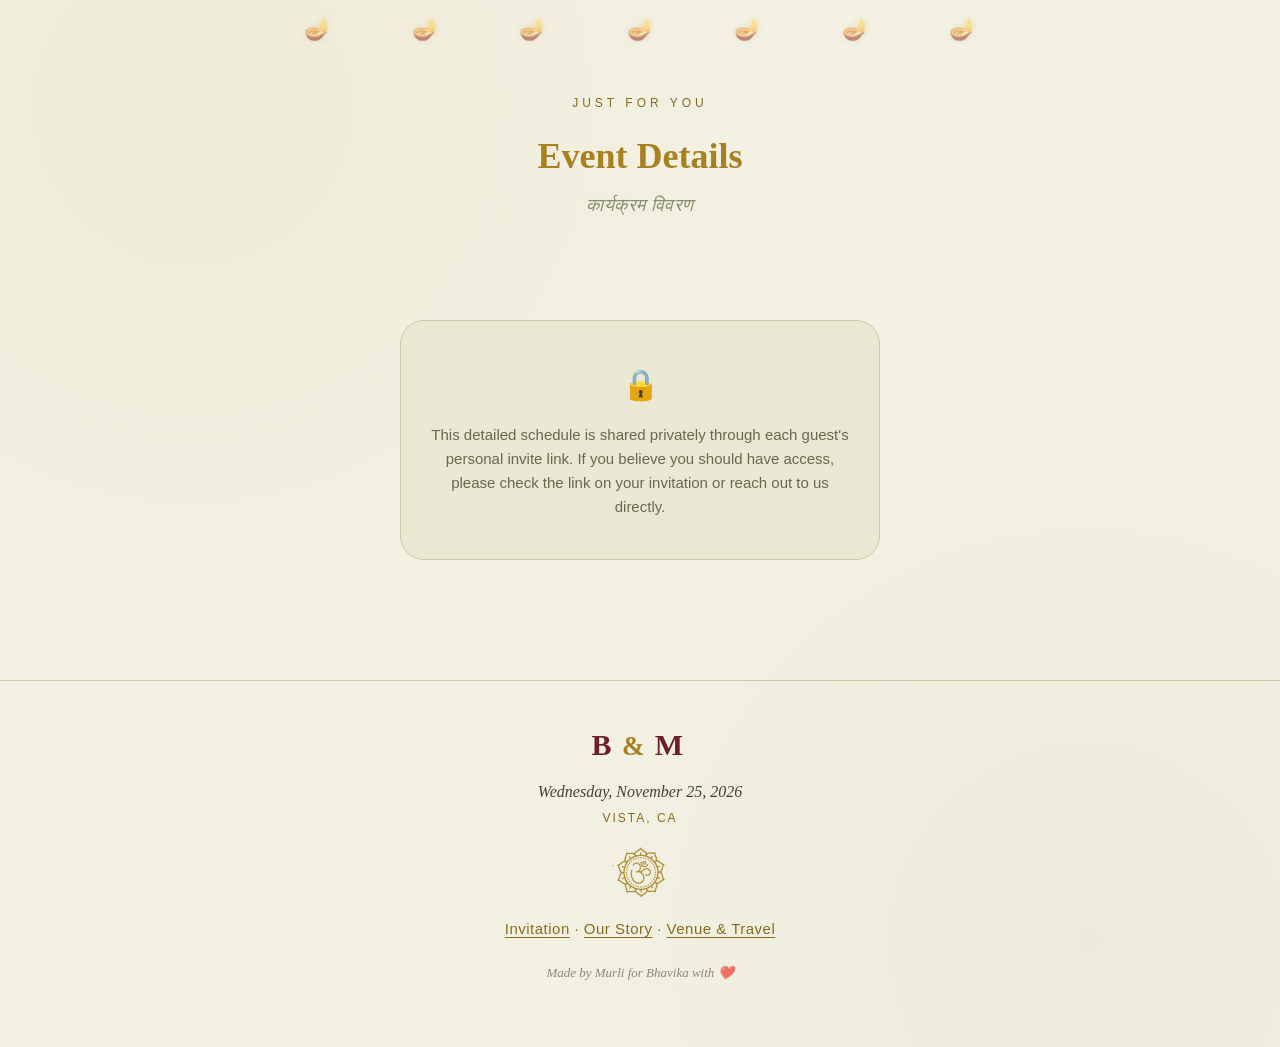
==== commit b681a0d0: "Update event details and attire descriptions" ====
--- a/events.html
+++ b/events.html
@@ -9,7 +9,7 @@
 <meta name="description" content="Detailed event schedule for Bhavika and Murli's wedding.">
 <link rel="preconnect" href="https://fonts.googleapis.com">
 <link rel="preconnect" href="https://fonts.gstatic.com" crossorigin>
-<link href="https://fonts.googleapis.com/css2?family=Cormorant+Garamond:wght@500;600;700&family=Great+Vibes&family=Noto+Serif+Devanagari:wght@400;500;600;700&family=Poppins:wght@300;400;500&display=swap" rel="stylesheet">
+<link href="https://fonts.googleapis.com/css2?family=Alex+Brush&family=Cormorant+Garamond:wght@500;600;700&family=Great+Vibes&family=Noto+Serif+Devanagari:wght@400;500;600;700&family=Poppins:wght@300;400;500&display=swap" rel="stylesheet">
 <link rel="stylesheet" href="style.css">
 </head>
 <body>
@@ -43,34 +43,51 @@
 
   <!-- Event sections: shown/hidden by script.js based on ?access= in the URL -->
   <div id="events-wrap">
-
-    <div class="event-detail" id="event-haldi" data-tier="all" hidden>
+    <div class="event-detail" id="event-ganesh" data-tier="all" hidden>
+      <p class="event-detail-title">Ganesh Sthapna &amp; Tel Ceremony - Bride's side ritual</p>
+      <p class="event-detail-when">Tuesday, November 24 · 8:00 AM</p>
+      <p class="event-detail-desc">A vital pre-wedding ritual in Hindu culture where the bride's family officially accepts and blesses the groom.</p>
+      <div class="outfit-box">
+        <p class="outfit-title">Attire</p>
+        <p>Indian wear - Kurta, Anarkali, Lehenga.</p>
+      </div>
+    </div>
+    <div class="event-detail" id="event-ganesh" data-tier="all" hidden>
+      <p class="event-detail-title">Ganesh Pooja &amp; Vansh Ropan - Groom's side ritual</p>
+      <p class="event-detail-when">Tuesday, November 24 · 9:00 AM</p>
+      <p class="event-detail-desc">A sacred pre-wedding ritual, honoring Lord Ganesha, blessing the family line, and preparing the couple for a joyful and obstacle-free union.</p>
+      <div class="outfit-box">
+        <p class="outfit-title">Attire</p>
+        <p>Indian wear - Kurta, Anarkali, Lehenga</p>
+      </div>
+    </div>
+    <div class="event-detail" id="event-haldi" data-tier="all,haldi" hidden>
       <p class="event-detail-title">Haldi</p>
       <p class="event-detail-when">Tuesday, November 24 · 2:00 PM</p>
       <p class="event-detail-desc">An intimate, joyful ceremony where family applies turmeric paste to the couple as a blessing for health and radiance ahead of the wedding. It's playful, a little messy, and close-knit — mostly family and close friends. Expect music, laughter, and turmeric that gets everywhere.</p>
       <div class="outfit-box">
-        <p class="outfit-title">Suggested Attire</p>
-        <p>Indian wear in yellow, mustard, or marigold-orange, or any pastel shade. </p>
+        <p class="outfit-title">Attire</p>
+        <p>Comfortable, casual Indian wear; something you don't mind staining.</p>
       </div>
     </div>
 
     <div class="event-detail" id="event-sangeet" data-tier="all,sangeet" hidden>
-      <p class="event-detail-title">Sangeet Night</p>
+      <p class="event-detail-title">Sangeet</p>
       <p class="event-detail-when">Tuesday, November 24 · 6:00 PM</p>
       <p class="event-detail-desc">This is a full-on party — dinner, performances, a DJ, and dancing well into the night. Come with energy to spare; there will very likely be a dance floor moment expected of you.</p>
       <div class="outfit-box">
-        <p class="outfit-title">Suggested Attire</p>
-        <p>Vibrant, party-ready Indo-western wear or a fusion outfit, prioritizing something you can dance in with flats or block heels.</p>
+        <p class="outfit-title">Attire</p>
+        <p>Vibrant, party-ready Indo-western or fusion wear — think bling, sequins, shimmer, and jewel tones.</p>
       </div>
     </div>
 
-    <div class="event-detail" id="event-wedding" data-tier="all,sangeet,wedding" hidden>
+    <div class="event-detail" id="event-wedding" data-tier="all,haldi,sangeet,wedding" hidden>
       <p class="event-detail-title">Baraat &amp; Wedding Ceremony</p>
       <p class="event-detail-when">Wednesday, November 25 · 2:00 PM</p>
       <p class="event-detail-desc">The main event. The groom arrives in a festive baraat procession with music and dancing, followed by the traditional wedding ceremony and rites, and the reception celebration afterward.</p>
       <div class="outfit-box">
-        <p class="outfit-title">Suggested Attire</p>
-        <p>Traditional, formal Indian attire in rich festive colors (red, maroon, gold, emerald, royal blue) with comfortable shoes for outdoor walking and dancing.</p>
+        <p class="outfit-title">Attire</p>
+        <p>Traditional, formal Indian attire; rich, festive colors are welcome; traditionally, all-white or all-black are avoided at Hindu ceremonies..</p>
       </div>
     </div>
 
@@ -78,7 +95,7 @@
       <p class="event-detail-title">Venue</p>
       <p class="event-detail-when">29314 Twin Oaks Valley Rd, Vista, CA 92081</p>
       <p class="event-detail-desc"><strong>Parking location:</strong> The Google Maps link below is for parking approximately 250 feet from the venue. Please park there and walk up to the venue.</p>
-      <a class="cta cta-outline venue-map-link" href="https://maps.app.goo.gl/oTehBRXGsejkPRGX6" target="_blank" rel="noopener">Open Parking Location in Google Maps</a>
+      <a class="cta cta-outline venue-map-link" href="https://maps.app.goo.gl/oTehBRXGsejkPRGX6" target="_blank" rel="noopener">Open Parking Location</a>
     </div>
 
   </div>
@@ -88,20 +105,16 @@
     <a class="cta cta-outline" id="events-rsvp-link" href="RSVP.html">RSVP Now</a>
   </section>
 
-  <section class="ps-note">
-    <p><span class="ps-label">P.S.</span> Please don't bring gifts; it's a destination wedding — just grace us with your presence. We look forward to celebrating with you!</p>
-  </section>
-
 </main>
 
 <footer>
-  <p class="footer-mark">B &amp; M</p>
+  <p class="footer-mark"><span class="footer-initials">B</span><span class="footer-amp">&amp;</span><span class="footer-initials">M</span></p>
   <div class="footer-meta">
     <p class="footer-date">Wednesday, November 25, 2026</p>
     <p class="footer-location">Vista, CA</p>
   </div>
   <img class="footer-om" src="images/om-icon.png" alt="Om symbol">
-  <p class="footer-links"><a href="index.html">Invitation</a> &middot; <a href="story.html">Our Story</a> &middot; <a href="venue.html">Venue &amp; Travel</a> &middot; <a href="RSVP.html">RSVP</a></p>
+  <p class="footer-links"><a href="index.html">Invitation</a> &middot; <a href="story.html">Our Story</a> &middot; <a href="venue.html">Venue &amp; Travel</a></p>
   <p class="footer-credit">Made by Murli for Bhavika with ❤️</p>
 </footer>
 
--- a/style.css
+++ b/style.css
@@ -270,6 +270,7 @@
   color: var(--gold-deep);
 }
 .cta-outline:hover { background: var(--gold); color: #FBF9F0; }
+.venue-map-link { display: block; width: fit-content; margin: 32px auto 0; }
 
 /* Helper: scale visual size by 25% for selected blocks (homepage use) */
 .scale-125 {
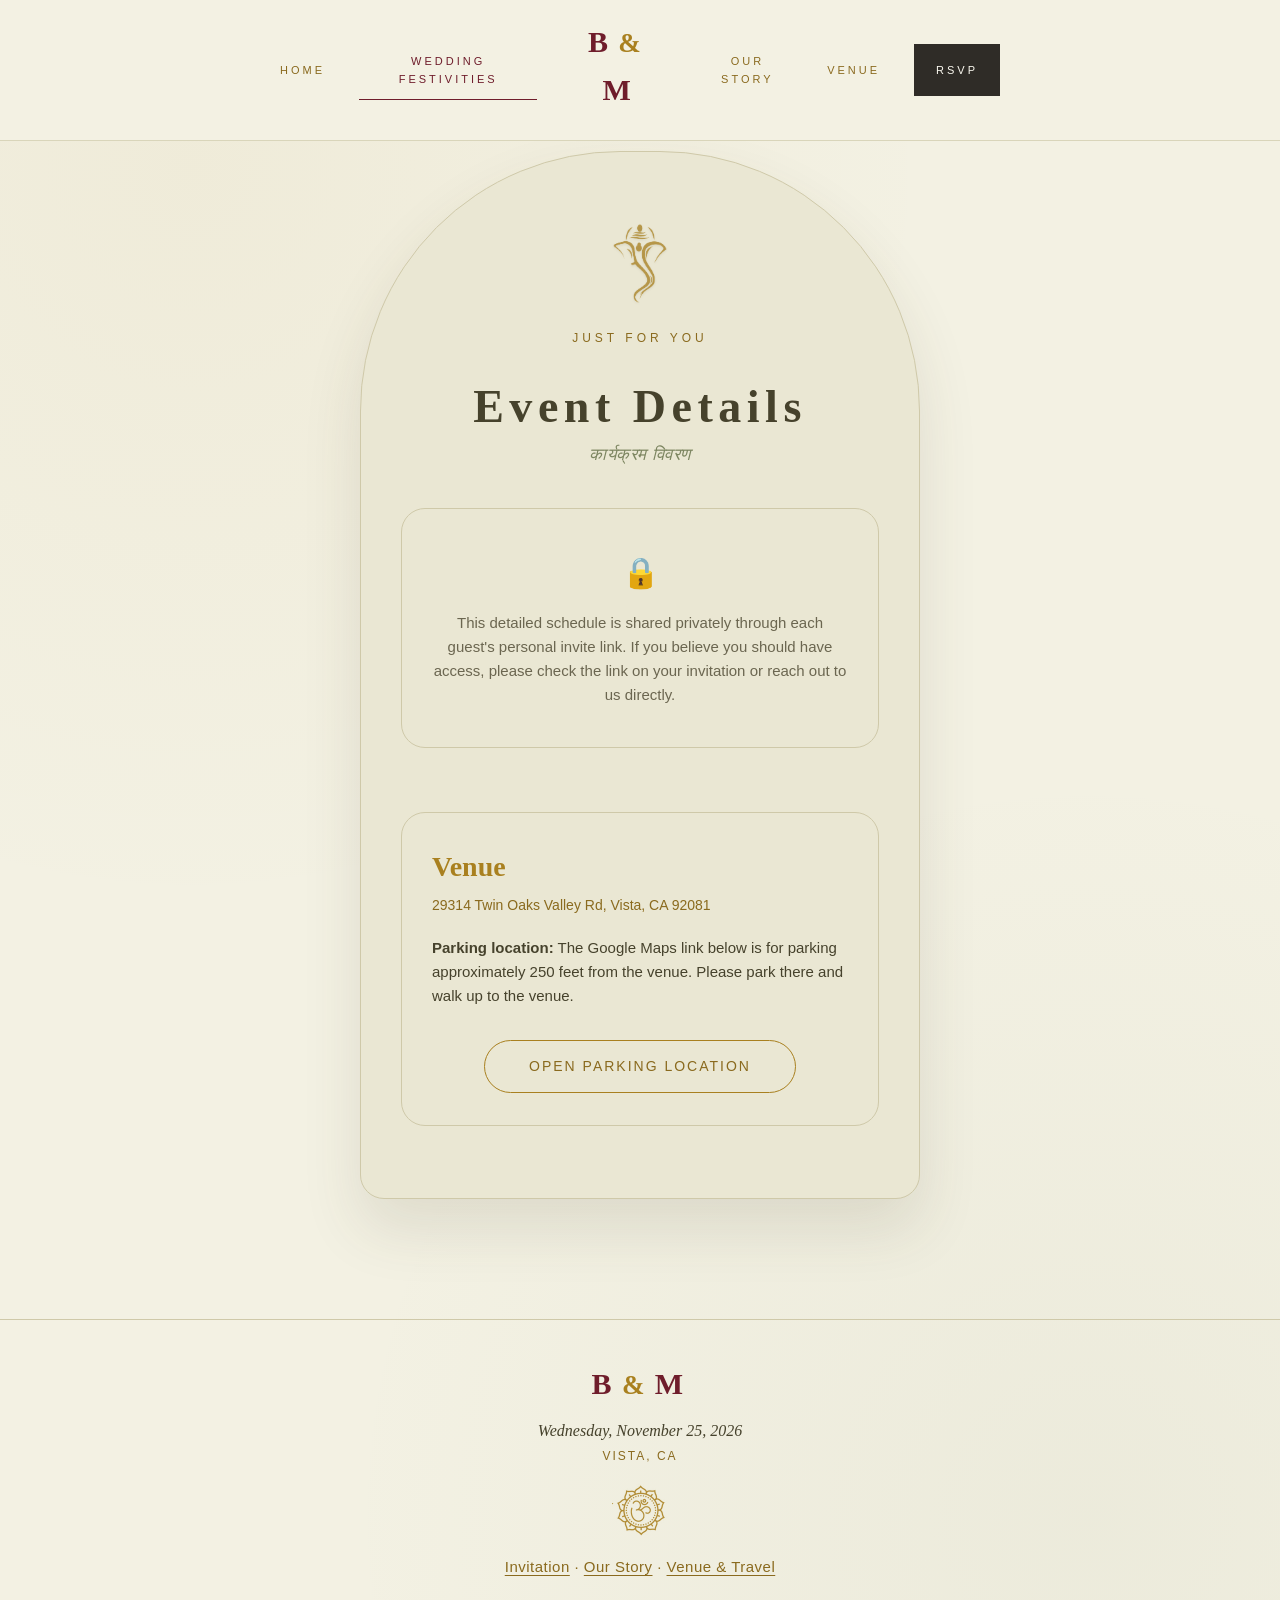
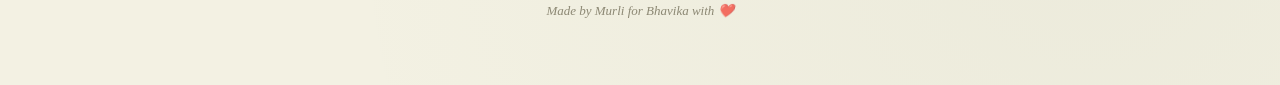
==== commit e5b271ce: "Revise event details and add venue information Updated event details and descriptions for various we" ====
--- a/events.html
+++ b/events.html
@@ -16,24 +16,30 @@
 <!-- comment> "file:///C:/Users/murli/Downloads/site-files%20-%20Copy/events.html?access=all"
 </comment> -->
 
-<div class="twinkle-diyas" aria-hidden="true">
-  <div class="twinkle-inner">
-    <span class="diya">🪔</span>
-    <span class="diya">🪔</span>
-    <span class="diya">🪔</span>
-    <span class="diya">🪔</span>
-    <span class="diya">🪔</span>
-    <span class="diya">🪔</span>
-    <span class="diya">🪔</span>
-  </div>
-</div>
+<header class="site-header">
+  <button class="nav-toggle" type="button" aria-expanded="false" aria-controls="site-navigation">Menu</button>
+  <a class="mobile-brand" href="index.html" aria-label="Bhavika and Murli home">
+    <span class="footer-initials">B</span><span class="footer-amp">&amp;</span><span class="footer-initials">M</span>
+  </a>
+  <nav class="site-nav" id="site-navigation" aria-label="Main navigation">
+    <a class="site-tab" href="index.html">Home</a>
+    <a class="site-tab active" href="index.html#schedule" aria-current="page">Wedding Festivities</a>
+    <a class="site-tab" href="index.html"><p class="footer-mark"><span class="footer-initials">B</span><span class="footer-amp">&amp;</span><span class="footer-initials">M</span></p></a>
+    <a class="site-tab" href="story.html">Our Story</a>
+    <a class="site-tab" href="venue.html">Venue</a>
+    <a class="site-tab" href="RSVP.html">RSVP</a>
+  </nav>
+</header>
 
 <main>
 
-  <section class="story-page-header">
-    <p class="section-eyebrow">Just for You</p>
-    <h1 class="section-title" style="margin-bottom:8px;">Event Details <span class="dev">कार्यक्रम विवरण</span></h1>
-  </section>
+  <section class="hero">
+    <div class="arch-card">
+      <img class="crest" src="images/ganesha-crest.png" alt="Ganesha">
+      <p class="eyebrow">Just for You</p>
+      <h1 class="names small">Event Details</h1>
+      <p class="page-dev">कार्यक्रम विवरण</p>
+    
 
   <!-- Shown when there's no valid access code in the URL -->
   <div id="access-locked" class="access-locked" hidden>
@@ -43,55 +49,75 @@
 
   <!-- Event sections: shown/hidden by script.js based on ?access= in the URL -->
   <div id="events-wrap">
-    <div class="event-detail" id="event-ganesh" data-tier="all" hidden>
+    <div class="event-detail" id="event-mehndi" data-event="Mehndi" data-tier="stay,mehndi" hidden>
+      <p class="event-detail-title">Mehndi</p>
+      <p class="event-detail-when">Monday, November 23 · 2:00 PM</p>
+      <p class="event-detail-desc">A festive afternoon of henna, music, and snacks.</p>
+      <div class="outfit-box">
+        <p class="outfit-title">Attire</p>
+        <p>Light, comfortable Indian wear — think airy kurtas, or simple sarees.</p>
+      </div>
+    </div>
+
+    <div class="event-detail" id="event-tilak" data-event="Tilak" data-tier="stay,mehndi" hidden>
+      <p class="event-detail-title">Tilak</p>
+      <p class="event-detail-when">Monday, November 23 · 3:00 PM</p>
+      <p class="event-detail-desc">A meaningful ritual where the bride's family welcomes and blesses the groom.</p>
+      <div class="outfit-box">
+        <p class="outfit-title">Attire</p>
+        <p>Light, comfortable Indian wear.</p>
+      </div>
+    </div>
+
+    <div class="event-detail" id="event-ganesh-bride" data-event="Ganesh Sthapna & Tel Bukki" data-tier="stay" hidden>
       <p class="event-detail-title">Ganesh Sthapna &amp; Tel Ceremony - Bride's side ritual</p>
       <p class="event-detail-when">Tuesday, November 24 · 8:00 AM</p>
-      <p class="event-detail-desc">A vital pre-wedding ritual in Hindu culture where the bride's family officially accepts and blesses the groom.</p>
+      <p class="event-detail-desc">A bride-side ritual invoking Lord Ganesha's blessings for the couple.</p>
       <div class="outfit-box">
         <p class="outfit-title">Attire</p>
         <p>Indian wear - Kurta, Anarkali, Lehenga.</p>
       </div>
     </div>
-    <div class="event-detail" id="event-ganesh" data-tier="all" hidden>
+    <div class="event-detail" id="event-ganesh-groom" data-event="Ganesh Pooja & Vansh Ropan" data-tier="stay" hidden>
       <p class="event-detail-title">Ganesh Pooja &amp; Vansh Ropan - Groom's side ritual</p>
       <p class="event-detail-when">Tuesday, November 24 · 9:00 AM</p>
-      <p class="event-detail-desc">A sacred pre-wedding ritual, honoring Lord Ganesha, blessing the family line, and preparing the couple for a joyful and obstacle-free union.</p>
+      <p class="event-detail-desc">A groom-side ritual honoring Lord Ganesha and blessing the family.</p>
       <div class="outfit-box">
         <p class="outfit-title">Attire</p>
         <p>Indian wear - Kurta, Anarkali, Lehenga</p>
       </div>
     </div>
-    <div class="event-detail" id="event-haldi" data-tier="all,haldi" hidden>
+    <div class="event-detail" id="event-haldi" data-event="Haldi" data-tier="stay,mehndi,haldi" hidden>
       <p class="event-detail-title">Haldi</p>
       <p class="event-detail-when">Tuesday, November 24 · 2:00 PM</p>
-      <p class="event-detail-desc">An intimate, joyful ceremony where family applies turmeric paste to the couple as a blessing for health and radiance ahead of the wedding. It's playful, a little messy, and close-knit — mostly family and close friends. Expect music, laughter, and turmeric that gets everywhere.</p>
+      <p class="event-detail-desc">A joyful family ceremony with turmeric, music, and plenty of laughter.</p>
       <div class="outfit-box">
         <p class="outfit-title">Attire</p>
         <p>Comfortable, casual Indian wear; something you don't mind staining.</p>
       </div>
     </div>
 
-    <div class="event-detail" id="event-sangeet" data-tier="all,sangeet" hidden>
+    <div class="event-detail" id="event-sangeet" data-event="Sangeet" data-tier="stay,mehndi,haldi,sangeet" hidden>
       <p class="event-detail-title">Sangeet</p>
-      <p class="event-detail-when">Tuesday, November 24 · 6:00 PM</p>
-      <p class="event-detail-desc">This is a full-on party — dinner, performances, a DJ, and dancing well into the night. Come with energy to spare; there will very likely be a dance floor moment expected of you.</p>
+      <p class="event-detail-when">Tuesday, November 24 · 6:30 PM</p>
+      <p class="event-detail-desc">An evening of dinner, performances, music, and dancing.</p>
       <div class="outfit-box">
         <p class="outfit-title">Attire</p>
         <p>Vibrant, party-ready Indo-western or fusion wear — think bling, sequins, shimmer, and jewel tones.</p>
       </div>
     </div>
 
-    <div class="event-detail" id="event-wedding" data-tier="all,haldi,sangeet,wedding" hidden>
+    <div class="event-detail" id="event-wedding" data-event="Baraat & Wedding Ceremony" data-tier="stay,mehndi,haldi,sangeet,wedding" hidden>
       <p class="event-detail-title">Baraat &amp; Wedding Ceremony</p>
-      <p class="event-detail-when">Wednesday, November 25 · 2:00 PM</p>
-      <p class="event-detail-desc">The main event. The groom arrives in a festive baraat procession with music and dancing, followed by the traditional wedding ceremony and rites, and the reception celebration afterward.</p>
+      <p class="event-detail-when">Wednesday, November 25 · 1:00 PM</p>
+      <p class="event-detail-desc">A festive baraat followed by the wedding ceremony and celebration.</p>
       <div class="outfit-box">
         <p class="outfit-title">Attire</p>
         <p>Traditional, formal Indian attire; rich, festive colors are welcome; traditionally, all-white or all-black are avoided at Hindu ceremonies..</p>
       </div>
     </div>
 
-    <div class="event-detail" id="event-venue" data-tier="all,sangeet,wedding" hidden>
+    <div class="event-detail" id="event-venue" data-tier="stay,mehndi,haldi,sangeet,wedding" hidden>
       <p class="event-detail-title">Venue</p>
       <p class="event-detail-when">29314 Twin Oaks Valley Rd, Vista, CA 92081</p>
       <p class="event-detail-desc"><strong>Parking location:</strong> The Google Maps link below is for parking approximately 250 feet from the venue. Please park there and walk up to the venue.</p>
@@ -100,9 +126,14 @@
 
   </div>
 
-  <section class="closing" id="events-rsvp-cta" hidden>
-    <p>We can't wait to celebrate with you.</p>
-    <a class="cta cta-outline" id="events-rsvp-link" href="RSVP.html">RSVP Now</a>
+  <div class="event-detail rsvp-venue" id="event-venue">
+    <p class="event-detail-title">Venue</p>
+    <p class="event-detail-when">29314 Twin Oaks Valley Rd, Vista, CA 92081</p>
+    <p class="event-detail-desc"><strong>Parking location:</strong> The Google Maps link below is for parking approximately 250 feet from the venue. Please park there and walk up to the venue.</p>
+    <a class="cta cta-outline venue-map-link" href="https://maps.app.goo.gl/oTehBRXGsejkPRGX6" target="_blank" rel="noopener">Open Parking Location</a>
+  </div>
+
+  </div>
   </section>
 
 </main>
--- a/style.css
+++ b/style.css
@@ -12,7 +12,6 @@
   --ink:          #46422C;  /* primary body/heading text */
   --ink-soft:     #6B6650;  /* secondary text */
   --sage:         #7C8560;  /* sage accent for dividers */
-  --ember:        #C06B36;  /* diya flame */
 
   --font-display: 'Cormorant Garamond', serif;
   --font-body: 'Poppins', sans-serif;
@@ -26,6 +25,7 @@
 
 body {
   margin: 0;
+  overflow-x: hidden;
   background: var(--bg);
   background-image:
     radial-gradient(circle at 15% 10%, rgba(169,128,31,0.05), transparent 40%),
@@ -43,61 +43,88 @@
 
 a { color: inherit; }
 
-/* ============================================
-   Twinkling diyas (decorative top strip)
-   ============================================ */
-.twinkle-diyas {
-  /* full-bleed container that anchors an inner strip to the site's max width */
+.site-header {
+  position: sticky;
+  top: 0;
+  z-index: 5;
   width: 100%;
-  display: block;
-  padding: 18px 0 6px;
-  /* space between diyas and the page content/card below */
-  margin-bottom: clamp(12px, 3vw, 40px);
-}
-
-/* inner strip is constrained to the page max width and aligns with the main/card */
-.twinkle-diyas .twinkle-inner {
+  padding: 0 20px;
+  background: rgba(243,241,227,0.96);
+  border-bottom: 1px solid rgba(207,201,169,0.7);
+  backdrop-filter: blur(8px);
+}
+.nav-toggle { display: none; }
+.mobile-brand { display: none; }
+.site-nav {
   display: flex;
+  justify-content: center;
   align-items: center;
-  padding: 0 24px;
-  width: min(100%, var(--max-width));
+  gap: 34px;
+  max-width: var(--max-width);
   margin: 0 auto;
-  gap: clamp(8px, 2.2vw, 40px);
-  justify-content: center; /* default for narrow screens */
-}
-/* Spread diyas more on medium and large viewports */
-@media (min-width: 560px) and (max-width: 979px) {
-  .twinkle-diyas .twinkle-inner { justify-content: space-evenly; gap: clamp(12px, 2.4vw, 48px); padding: 0 16px; }
-}
-@media (min-width: 980px) {
-  .twinkle-diyas .twinkle-inner { justify-content: space-between; gap: clamp(16px, 1.8vw, 56px); padding: 0 24px; }
-}
-.twinkle-diyas .diya {
-  font-size: 22px;
-  line-height: 1;
-  opacity: 0.5;
-  filter: drop-shadow(0 0 3px rgba(169,128,31,0.35));
-  animation: twinkle 3.4s ease-in-out infinite;
-}
-.twinkle-diyas .diya:nth-child(1) { animation-delay: 0s; }
-.twinkle-diyas .diya:nth-child(2) { animation-delay: 0.5s; }
-.twinkle-diyas .diya:nth-child(3) { animation-delay: 1s; }
-.twinkle-diyas .diya:nth-child(4) { animation-delay: 1.5s; }
-.twinkle-diyas .diya:nth-child(5) { animation-delay: 0.8s; }
-.twinkle-diyas .diya:nth-child(6) { animation-delay: 2s; }
-.twinkle-diyas .diya:nth-child(7) { animation-delay: 1.2s; }
-
-@keyframes twinkle {
-  0%, 100% { opacity: 0.35; transform: scale(0.92); }
-  50% { opacity: 1; transform: scale(1.1); }
-}
+  padding: 0;
+}
+.site-tab {
+  position: relative;
+  padding: 18px 0 16px;
+  color: var(--gold-deep);
+  font-size: 11px;
+  font-weight: 500;
+  letter-spacing: 3px;
+  text-align: center;
+  text-transform: uppercase;
+  text-decoration: none;
+  transition: color 0.2s ease, background 0.2s ease;
+}
+.site-tab:hover { color: #6f1d2b; }
+.site-tab.active {
+  color: #6f1d2b;
+}
+.site-tab.active::after {
+  content: '';
+  position: absolute;
+  left: 0;
+  right: 0;
+  bottom: 5px;
+  height: 1px;
+  background: currentColor;
+}
+.site-tab[href="RSVP.html"] {
+  padding: 18px 22px 16px;
+  background: #2f2c27;
+  color: #FBF9F0;
+}
+.site-tab[href="RSVP.html"]:hover,
+.site-tab.active[href="RSVP.html"] {
+  background: #6f1d2b;
+  color: #FBF9F0;
+}
+.site-tab.active[href="RSVP.html"]::after { background: #FBF9F0; }
 
 /* ============================================
    Hero / Arch card
    ============================================ */
 main { max-width: var(--max-width); margin: 0 auto; padding: 0 24px 60px; }
 
-html { scroll-snap-type: y proximity; }
+.index-page main { max-width: 1200px; }
+.index-page .hero {
+  height: auto;
+  min-height: calc(100svh - 94px);
+  width: calc(100% - 36px);
+  max-width: 1060px;
+  margin: 0 auto;
+  padding: 18px 0 28px;
+}
+.index-page .card-invitation {
+  width: min(100%, 820px);
+  max-width: none;
+  height: auto;
+  min-height: 0;
+  display: flex;
+  flex-direction: column;
+  align-items: center;
+  justify-content: center;
+}
 
 .hero {
   display: flex;
@@ -106,7 +133,6 @@
   padding-top: 10px;
   padding-bottom: 40px;
   min-height: auto; /* allow the card to size naturally so scaled content isn't clipped */
-  scroll-snap-align: start;
 }
 
 .arch-card {
@@ -157,6 +183,14 @@
   margin-bottom: 18px;
   filter: drop-shadow(0 1px 1px rgba(70,66,44,0.15));
 }
+.arch-card .index-crest { width: 42px; margin-bottom: 2px; }
+.index-mantra {
+  margin: 0 0 22px;
+  color: #6f1d2b;
+  font-family: 'Karma', serif;
+  font-size: 17px;
+  line-height: 1.2;
+}
 
 .eyebrow {
   font-family: var(--font-body);
@@ -164,14 +198,14 @@
   letter-spacing: 4px;
   text-transform: uppercase;
   color: var(--gold-deep);
-  margin: 0 0 28px;
+  margin: 0 0 34px;
 }
 
 .names {
   display: flex;
   justify-content: center;
   align-items: center;
-  gap: 0.35em;
+  gap: 0.55em;
   flex-wrap: nowrap;
   font-family: 'Cormorant Garamond', serif;
   font-weight: 700;
@@ -179,6 +213,14 @@
   line-height: 1.1;
 }
 .names.small { font-size: clamp(34px, 7vw, 46px); letter-spacing: 0.12em; }
+.arch-card .page-dev {
+  margin: 8px 0 0;
+  color: var(--sage);
+  font-family: var(--font-display);
+  font-size: 17px;
+  font-style: italic;
+  letter-spacing: 0.5px;
+}
 .names .name-group {
   display: flex;
   flex-direction: column;
@@ -209,8 +251,9 @@
   font-size: 0.85em;
   letter-spacing: 0;
   color: var(--gold);
-  margin: 0 0.16em;
-}
+  margin: 0 0.22em;
+}
+.card-invitation .names .amp { font-size: 1.1em; }
 
 @media (max-width: 480px) {
   .names {
@@ -239,11 +282,12 @@
   font-style: italic;
   font-size: clamp(14px, 2.2vw, 18px);
   color: var(--ink);
-  margin: 30px 0;
-}
-
-.details { margin: 32px 0 8px; }
+  margin: 38px 0 26px;
+}
+
+.details { margin: 18px 0 8px; }
 .details .venue { margin: 0 0 6px; font-weight: 400; color: var(--ink); }
+.details .venue-note { margin-top: 12px; font-family: var(--font-display); font-size: 14px; font-style: italic; color: var(--gold-deep); opacity: 0.75; }
 .details .date { margin: 0; color: var(--gold-deep); font-weight: 500; letter-spacing: 0.5px; }
 
 .cta {
@@ -283,7 +327,7 @@
 /* Larger padding variant for the invitation card to simulate a 1.25× visual increase
    without using transforms (so document flow grows and following content isn't overlapped) */
 .arch-card.card-invitation.enlarge-above {
-  padding: calc(1.25 * clamp(28px, 4.5vw, 56px)) calc(1.25 * clamp(18px, 3.5vw, 36px)) calc(1.25 * clamp(20px, 4vw, 44px));
+  padding: clamp(42px, 5vw, 58px) clamp(24px, 3.5vw, 38px) clamp(36px, 4.5vw, 50px);
 }
 
 /* ============================================
@@ -353,12 +397,18 @@
   align-items: center;
   gap: 24px;
 }
+
+.guest-rsvp-form { max-width: 520px; margin: 0 auto; text-align: left; }
+.guest-rsvp-form label { display: block; font-size: 12px; letter-spacing: 1.5px; text-transform: uppercase; color: var(--gold-deep); margin-bottom: 6px; }
+.guest-rsvp-controls { display: flex; gap: 12px; align-items: stretch; }
+.guest-rsvp-controls input { flex: 1; min-width: 0; padding: 12px 14px; background: #FBF9F0; border: 1px solid var(--line); border-radius: 10px; font: inherit; color: var(--ink); }
+.guest-rsvp-controls .cta { margin-top: 0; white-space: nowrap; padding-left: 20px; padding-right: 20px; }
 .story-photo {
   width: 100%;
   max-width: 340px;
-  aspect-ratio: 4 / 5;
   border-radius: 20px;
   overflow: hidden;
+  background: var(--panel);
 }
 .story-teaser p.story-copy { max-width: 480px; margin: 0 auto; font-size: 15px; color: var(--ink-soft); }
 
@@ -380,10 +430,12 @@
 }
 .photo-placeholder .icon { font-size: 28px; opacity: 0.6; }
 .story-image {
+  display: block;
   width: 100%;
-  height: 100%;
-  object-fit: cover;
-  display: block;
+  height: auto;
+  object-fit: contain;
+  background: var(--panel);
+  border-radius: inherit;
 }
 
 /* ============================================
@@ -439,12 +491,25 @@
   gap: 20px;
   text-align: left;
 }
+.compact-grid {
+  grid-template-columns: repeat(3, minmax(0, 1fr));
+}
 .travel-card {
   background: var(--panel);
   border: 1px solid var(--line);
   border-radius: 18px;
-  padding: 24px;
-}
+  padding: 20px 18px;
+}
+.travel-card ul {
+  margin: 0;
+  padding-left: 18px;
+}
+.travel-card li {
+  margin: 0 0 8px;
+  font-size: 14px;
+  color: var(--ink-soft);
+}
+.travel-card li:last-child { margin-bottom: 0; }
 .travel-title {
   font-family: var(--font-display);
   font-size: 19px;
@@ -452,7 +517,14 @@
   color: var(--gold);
   margin: 0 0 10px;
 }
+.travel-card .hotel-address { margin: 0; font-size: 14px; color: var(--ink-soft); }
 .travel-card p:last-child { margin: 0; font-size: 14px; color: var(--ink-soft); }
+
+@media (max-width: 820px) {
+  .compact-grid {
+    grid-template-columns: 1fr;
+  }
+}
 
 .venue-link { display: block; margin: 28px auto 0; width: fit-content; }
 
@@ -536,6 +608,7 @@
    ============================================ */
 .rsvp-main { padding-top: 10px; }
 .rsvp-card { max-width: 520px; padding: 60px 36px 44px; border-radius: 220px 220px 24px 24px; }
+.rsvp-venue { width: 100%; max-width: 520px; margin: 64px auto 0; background: var(--panel); }
 
 .rsvp-form { text-align: left; margin-top: 24px; display: flex; flex-direction: column; gap: 6px; }
 
@@ -549,6 +622,7 @@
 .rsvp-form label:first-of-type { margin-top: 0; }
 
 .rsvp-form input[type="text"],
+.rsvp-form input[type="email"],
 .rsvp-form select,
 .rsvp-form textarea {
   width: 100%;
@@ -567,6 +641,7 @@
   opacity: 1; /* ensure consistent placeholder visibility across browsers */
 }
 .rsvp-form input[type="text"]:focus,
+.rsvp-form input[type="email"]:focus,
 .rsvp-form select:focus,
 .rsvp-form textarea:focus {
   outline: none;
@@ -586,8 +661,9 @@
 
 .radio-row { display: flex; gap: 12px; flex-wrap: wrap; }
 .radio-pill {
-  flex: 1;
-  min-width: 140px;
+  flex: 1 1 220px;
+  min-width: 220px;
+  white-space: nowrap;
   display: flex;
   align-items: center;
   justify-content: center;
@@ -610,6 +686,19 @@
 .checkbox-row { display: flex; align-items: center; gap: 10px; font-size: 14px; text-transform: none; letter-spacing: 0; color: var(--ink); }
 .checkbox-row[hidden] { display: none; }
 .checkbox-row input { accent-color: var(--gold); width: 16px; height: 16px; }
+.select-all-row {
+  font-weight: 500;
+  color: var(--gold-deep);
+  padding-bottom: 6px;
+  border-bottom: 1px solid var(--line);
+  margin-bottom: 2px;
+}
+.event-access-note {
+  margin: 0 0 12px;
+  color: var(--gold-deep);
+  font-size: 14px;
+  line-height: 1.5;
+}
 
 .submit-btn { width: 100%; margin-top: 30px; border: none; cursor: pointer; }
 
@@ -652,38 +741,49 @@
 
 .story-gallery {
   display: grid;
-  grid-template-columns: repeat(auto-fit, minmax(280px, 1fr));
+  grid-template-columns: 1fr;
   gap: 14px;
   margin: 36px 0 8px;
 }
-.story-gallery .story-photo { aspect-ratio: unset; max-width: none; height: 100%; overflow: hidden; }
-
-/* Larger screens: force a 4-column collage and vary photo spans for an unequal, side-by-side layout */
+.story-gallery .story-photo {
+  max-width: none;
+  height: auto;
+  overflow: hidden;
+  border-radius: 22px;
+  background: var(--panel);
+}
+
 @media (min-width: 980px) {
   .story-gallery {
-    grid-template-columns: repeat(4, 1fr);
-    grid-auto-rows: 280px; /* base row height (double previous base) */
     gap: 16px;
   }
-  .story-gallery .story-photo { height: 100%; }
-  /* Collage arrangement (adjust spans to create unequal sizes) */
-  .story-gallery .story-photo:nth-child(1) { grid-column: 1 / span 2; grid-row: 1 / span 2; }
-  .story-gallery .story-photo:nth-child(2) { grid-column: 3 / span 2; grid-row: 1 / span 1; }
-  .story-gallery .story-photo:nth-child(3) { grid-column: 3 / span 1; grid-row: 2 / span 1; }
-  .story-gallery .story-photo:nth-child(4) { grid-column: 4 / span 1; grid-row: 2 / span 1; }
-}
-
-/* Ensure images fill their grid cells */
+  .story-gallery .story-photo {
+    border-radius: 22px;
+  }
+}
+
+/* Ensure images fill their grid cells without odd cropping */
 .story-gallery .story-photo .story-image,
 .story-gallery .story-photo .photo-placeholder {
   width: 100%;
   height: 100%;
-  object-fit: cover;
+  object-fit: contain;
   display: block;
 }
 
 .story-chapters { margin-top: 20px; }
+.story-instagram { margin: 28px 0 4px; text-align: center; }
+.story-instagram .cta {
+  display: inline-flex;
+  align-items: center;
+  justify-content: center;
+  gap: 10px;
+  margin-top: 0;
+  max-width: 100%;
+}
+.instagram-icon { width: 18px; height: 18px; flex: 0 0 auto; }
 .story-chapter {
+  position: relative;
   display: grid;
   grid-template-columns: 1fr;
   gap: 20px;
@@ -692,10 +792,36 @@
   border-top: 1px solid var(--line);
 }
 .story-chapter:first-child { border-top: none; }
+.story-chapter-date {
+  position: absolute;
+  right: calc(100% + 62px);
+  top: 50%;
+  color: var(--gold-deep);
+  font-family: var(--font-display);
+  font-size: 21px;
+  letter-spacing: 1px;
+  line-height: 1;
+  white-space: nowrap;
+  writing-mode: vertical-rl;
+  transform: translateY(-50%) rotate(180deg);
+}
 @media (min-width: 620px) {
   .story-chapter { grid-template-columns: 1fr 1.2fr; text-align: left; }
   .story-chapter.reverse { grid-template-columns: 1.2fr 1fr; }
   .story-chapter.reverse .story-photo { order: 2; }
+}
+@media (max-width: 619px) {
+  .story-chapter-date {
+    position: static;
+    display: block;
+    margin: 0 0 14px;
+    font-size: 19.5px;
+    letter-spacing: 0.8px;
+    text-align: left;
+    white-space: normal;
+    writing-mode: horizontal-tb;
+    transform: none;
+  }
 }
 
 /* Timeline images: preserve original aspect ratio, avoid cropping, and limit height
@@ -706,19 +832,16 @@
   display: flex;
   align-items: center;
   justify-content: center;
-  border-radius: 20px; /* consistent rounded corners */
-  overflow: hidden; /* keep rounded corners visually consistent */
+  border-radius: 20px;
+  overflow: hidden;
   width: 100%;
-  max-width: 420px; /* limit photo width so tall images can shrink instead of being cropped */
-  max-height: 360px; /* prevent photos from matching long text height */
+  max-width: 420px;
   background: var(--panel);
 }
 .story-chapter .story-photo .story-image,
 .story-chapter .story-photo .photo-placeholder {
-  width: auto;           /* allow width to shrink to preserve aspect ratio */
-  max-width: 100%;
+  width: 100%;
   height: auto;
-  max-height: 360px;    /* constrain height without cropping */
   object-fit: contain;
   display: block;
 }
@@ -783,10 +906,185 @@
 /* ============================================
    Responsive
    ============================================ */
-@media (max-width: 560px) {
-  .arch-card { padding: 32px 18px 28px; border-radius: 160px 160px 20px 20px; }
+@media (max-width: 900px) {
+  body {
+    padding-left: 0;
+    padding-top: 58px;
+  }
+  .index-page .hero {
+    height: auto;
+    min-height: auto;
+    width: 100%;
+    margin-left: 0;
+    padding: 18px 0 8px;
+  }
+  .index-page main { padding: 0 14px 40px; }
+  .site-header {
+    position: fixed;
+    top: 0;
+    left: 0;
+    z-index: 20;
+    width: 100%;
+    height: 58px;
+    padding: 0;
+    background: rgba(243,241,227,0.98);
+    border-right: 0;
+    border-bottom: 1px solid rgba(207,201,169,0.7);
+    pointer-events: auto;
+  }
+  .site-header::after {
+    content: '';
+    position: fixed;
+    inset: 0;
+    z-index: 10;
+    background: rgba(45,28,22,0.35);
+    opacity: 0;
+    pointer-events: none;
+    transition: opacity 0.25s ease;
+  }
+  .site-header.is-open::after { opacity: 1; pointer-events: auto; }
+  .nav-toggle {
+    display: block;
+    position: fixed;
+    top: 14px;
+    left: 14px;
+    z-index: 30;
+    width: 44px;
+    height: 40px;
+    padding: 0;
+    border: 1px solid var(--line);
+    border-radius: 4px;
+    background: var(--panel);
+    color: transparent;
+    font-size: 0;
+    cursor: pointer;
+    pointer-events: auto;
+  }
+  .mobile-brand {
+    display: block;
+    position: absolute;
+    top: 8px;
+    left: 50%;
+    z-index: 31;
+    transform: translateX(-50%);
+    color: #6f1d2b;
+    font-family: 'Cormorant Garamond', serif;
+    font-size: 30px;
+    font-weight: 600;
+    letter-spacing: 0.18em;
+    line-height: 42px;
+    text-decoration: none;
+    white-space: nowrap;
+  }
+  .mobile-brand .footer-amp {
+    font-size: 0.9em;
+  }
+  .nav-toggle::before,
+  .nav-toggle::after {
+    content: '';
+    position: absolute;
+    left: 11px;
+    width: 20px;
+    height: 2px;
+    background: var(--gold-deep);
+    transition: transform 0.2s ease, box-shadow 0.2s ease;
+  }
+  .nav-toggle::before {
+    top: 13px;
+    box-shadow: 0 6px 0 var(--gold-deep), 0 12px 0 var(--gold-deep);
+  }
+  .site-header.is-open .nav-toggle::before {
+    top: 19px;
+    transform: rotate(45deg);
+    box-shadow: none;
+  }
+  .site-header.is-open .nav-toggle::after {
+    top: 19px;
+    transform: rotate(-45deg);
+  }
+  .site-nav {
+    position: fixed;
+    top: 58px;
+    left: 0;
+    flex-direction: column;
+    align-items: stretch;
+    justify-content: flex-start;
+    gap: 8px;
+    width: min(82vw, 300px);
+    height: calc(100dvh - 58px);
+    max-height: none;
+    padding: 20px 16px;
+    background: rgba(243,241,227,0.98);
+    border-right: 1px solid rgba(207,201,169,0.7);
+    transform: translateX(-100%);
+    transition: transform 0.25s ease;
+    overflow-y: auto;
+    pointer-events: auto;
+  }
+  .site-header.is-open .site-nav {
+    transform: translateX(0);
+  }
+  .site-tab {
+    flex: 0 0 auto;
+    width: 100%;
+    padding: 12px 10px;
+    font-size: 10px;
+    letter-spacing: 1.5px;
+    text-align: left;
+  }
+  .site-nav .site-tab:has(.footer-mark) {
+    display: none;
+  }
+  .site-tab.active::after {
+    top: 8px;
+    right: 5px;
+    bottom: 8px;
+    left: auto;
+    width: 2px;
+    height: auto;
+  }
+  .site-tab[href="RSVP.html"] { padding: 12px 10px; }
+  .arch-card {
+    padding: 28px 16px 24px;
+    border-radius: 120px 120px 18px 18px;
+  }
+  .index-page .card-invitation {
+    padding: 28px 18px 24px;
+    border-radius: 18px;
+  }
+  .index-page .card-invitation.enlarge-above {
+    padding: 34px 18px 32px;
+  }
+  .names {
+    flex-direction: column;
+    gap: 0.28rem;
+  }
+  .names .amp {
+    display: block;
+    margin: 0.12rem 0;
+  }
+  .names .name {
+    font-size: clamp(30px, 8vw, 42px);
+    letter-spacing: 0.08em;
+  }
+  .names .name-details {
+    font-size: clamp(11px, 3.2vw, 13px);
+    line-height: 1.3;
+    margin-top: 2px;
+  }
+  .tagline {
+    margin: 18px 0;
+    font-size: clamp(15px, 4.8vw, 18px);
+  }
+  .details { margin-top: 18px; }
+  .details .venue,
+  .details .date {
+    font-size: 14px;
+  }
   .rsvp-card { border-radius: 140px 140px 20px 20px; }
   .countdown { gap: 10px; }
   .count-block { min-width: 68px; padding: 14px 10px; }
   .count-block .num { font-size: 26px; }
-}
+  .guest-rsvp-controls { flex-direction: column; }
+  .guest-rsvp-controls .cta { width: 100%; }
+}
